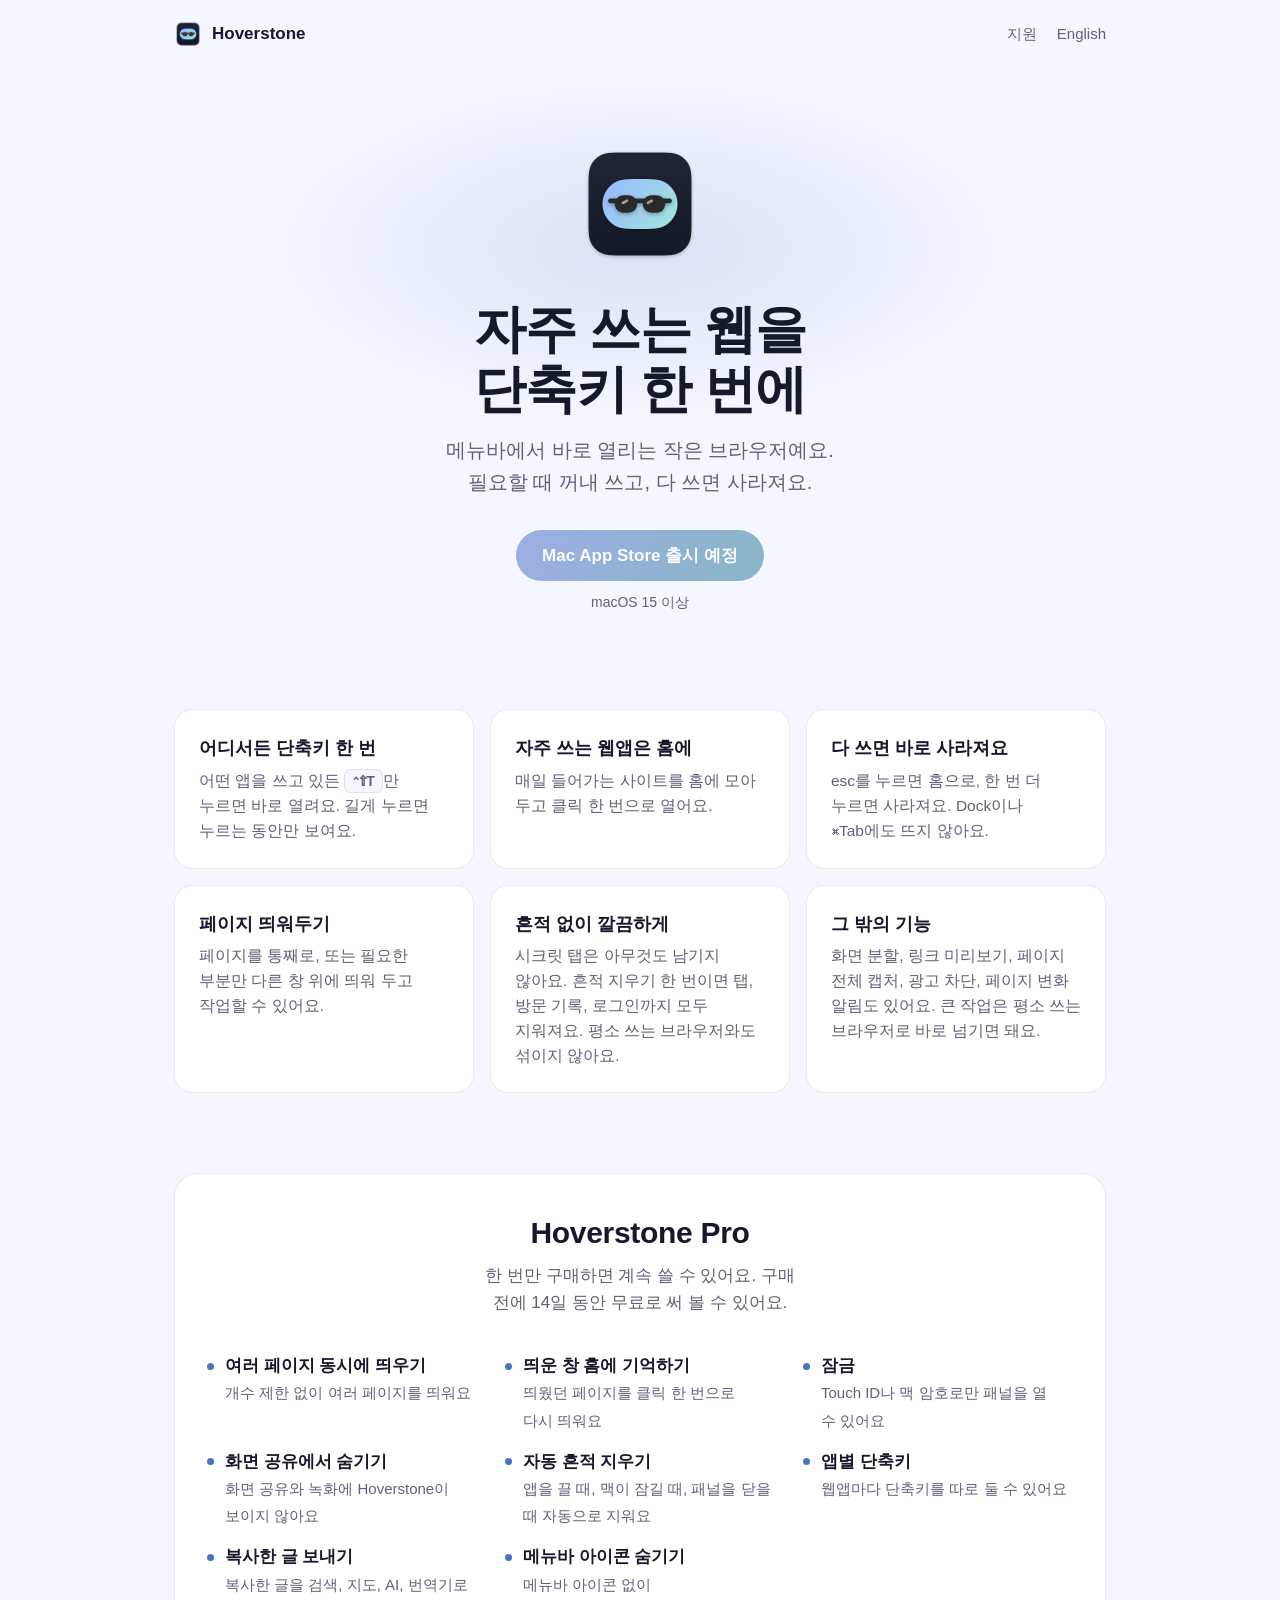
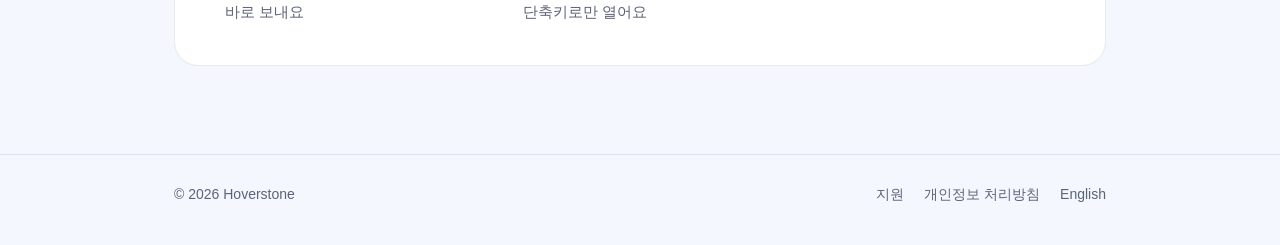
==== ko/index.html @ d4af9481 "feat: Hoverstone's site: home, support and privacy policy in English and Korean Static pages for hov" ====
<!doctype html>
<html lang="ko">
<head>
  <meta charset="utf-8">
  <meta name="viewport" content="width=device-width, initial-scale=1">
  <title>Hoverstone</title>
  <meta name="description" content="메뉴바에서 바로 열리는 작은 브라우저. 매일 쓰는 사이트를 단축키 한 번으로 열고, 다 쓰면 사라져요.">
  <link rel="icon" href="/assets/favicon.png">
  <link rel="alternate" hreflang="en" href="https://hoverstone.minihandz.com/">
  <link rel="stylesheet" href="/assets/style.css">
</head>
<body>
  <header class="wrap top">
    <a class="brand" href="/ko/"><img src="/assets/icon.png" alt="">Hoverstone</a>
    <nav>
      <a href="/ko/support/">지원</a>
      <a href="/" hreflang="en" lang="en">English</a>
    </nav>
  </header>

  <main>
    <div class="wrap hero">
      <img src="/assets/icon.png" alt="Hoverstone 앱 아이콘">
      <h1>자주 쓰는 웹을<br>단축키 한 번에</h1>
      <p>메뉴바에서 바로 열리는 작은 브라우저예요. 필요할 때 꺼내 쓰고, 다 쓰면 사라져요.</p>
      <div class="cta">
        <a class="button" aria-disabled="true">Mac App Store 출시 예정</a>
        <span class="note">macOS 15 이상</span>
      </div>
    </div>

    <section class="wrap">
      <div class="grid">
        <div class="card">
          <h3>어디서든 단축키 한 번</h3>
          <p>어떤 앱을 쓰고 있든 <kbd>⌃⇧T</kbd>만 누르면 바로 열려요. 길게 누르면 누르는 동안만 보여요.</p>
        </div>
        <div class="card">
          <h3>자주 쓰는 웹앱은 홈에</h3>
          <p>매일 들어가는 사이트를 홈에 모아 두고 클릭 한 번으로 열어요.</p>
        </div>
        <div class="card">
          <h3>다 쓰면 바로 사라져요</h3>
          <p>esc를 누르면 홈으로, 한 번 더 누르면 사라져요. Dock이나 ⌘Tab에도 뜨지 않아요.</p>
        </div>
        <div class="card">
          <h3>페이지 띄워두기</h3>
          <p>페이지를 통째로, 또는 필요한 부분만 다른 창 위에 띄워 두고 작업할 수 있어요.</p>
        </div>
        <div class="card">
          <h3>흔적 없이 깔끔하게</h3>
          <p>시크릿 탭은 아무것도 남기지 않아요. 흔적 지우기 한 번이면 탭, 방문 기록, 로그인까지 모두 지워져요. 평소 쓰는 브라우저와도 섞이지 않아요.</p>
        </div>
        <div class="card">
          <h3>그 밖의 기능</h3>
          <p>화면 분할, 링크 미리보기, 페이지 전체 캡처, 광고 차단, 페이지 변화 알림도 있어요. 큰 작업은 평소 쓰는 브라우저로 바로 넘기면 돼요.</p>
        </div>
      </div>
    </section>

    <section class="wrap">
      <div class="pro">
        <h2>Hoverstone Pro</h2>
        <p class="lead">한 번만 구매하면 계속 쓸 수 있어요. 구매 전에 14일 동안 무료로 써 볼 수 있어요.</p>
        <ul>
          <li><strong>여러 페이지 동시에 띄우기</strong><span>개수 제한 없이 여러 페이지를 띄워요</span></li>
          <li><strong>띄운 창 홈에 기억하기</strong><span>띄웠던 페이지를 클릭 한 번으로 다시 띄워요</span></li>
          <li><strong>잠금</strong><span>Touch ID나 맥 암호로만 패널을 열 수 있어요</span></li>
          <li><strong>화면 공유에서 숨기기</strong><span>화면 공유와 녹화에 Hoverstone이 보이지 않아요</span></li>
          <li><strong>자동 흔적 지우기</strong><span>앱을 끌 때, 맥이 잠길 때, 패널을 닫을 때 자동으로 지워요</span></li>
          <li><strong>앱별 단축키</strong><span>웹앱마다 단축키를 따로 둘 수 있어요</span></li>
          <li><strong>복사한 글 보내기</strong><span>복사한 글을 검색, 지도, AI, 번역기로 바로 보내요</span></li>
          <li><strong>메뉴바 아이콘 숨기기</strong><span>메뉴바 아이콘 없이 단축키로만 열어요</span></li>
        </ul>
      </div>
    </section>
  </main>

  <footer>
    <div class="wrap">
      <span>© 2026 Hoverstone</span>
      <nav>
        <a href="/ko/support/">지원</a>
        <a href="/ko/privacy/">개인정보 처리방침</a>
        <a href="/" hreflang="en" lang="en">English</a>
      </nav>
    </div>
  </footer>
</body>
</html>
---- assets/style.css ----
/* Hoverstone site. One colour, two depths: the app's periwinkle → aqua,
   deeper on white, lighter on dark. */

:root {
  --bg: #f5f7ff;
  --surface: #ffffff;
  --line: rgba(20, 30, 60, 0.09);
  --text: #141a2b;
  --muted: #5b6377;
  --accent-start: #5473d1;
  --accent-end: #338197;
  --accent-label: #294e9e;
  --on-accent: #ffffff;
  --glow: rgba(84, 115, 209, 0.16);
  color-scheme: light;
}

@media (prefers-color-scheme: dark) {
  :root {
    --bg: #141a26;
    --surface: #1c2230;
    --line: rgba(255, 255, 255, 0.08);
    --text: #eef1f8;
    --muted: #9aa3b8;
    --accent-start: #99b8ff;
    --accent-end: #a3e6db;
    --accent-label: #bdd6ff;
    --on-accent: #10141d;
    --glow: rgba(153, 184, 255, 0.14);
    color-scheme: dark;
  }
}

* { box-sizing: border-box; }

html { -webkit-text-size-adjust: 100%; }

body {
  margin: 0;
  background: var(--bg);
  color: var(--text);
  font: 17px/1.6 -apple-system, BlinkMacSystemFont, "Apple SD Gothic Neo", "Segoe UI", "Noto Sans KR", sans-serif;
  -webkit-font-smoothing: antialiased;
}

:lang(ko) body, body:lang(ko) { word-break: keep-all; }

h1, h2, h3, .lead, .hero p { text-wrap: balance; }
p, li { text-wrap: pretty; }

a { color: var(--accent-label); text-decoration: none; }
a:hover { text-decoration: underline; }

.wrap { max-width: 980px; margin: 0 auto; padding: 0 24px; }
.narrow { max-width: 720px; }

/* Top bar */
.top {
  display: flex; align-items: center; justify-content: space-between;
  padding-top: 20px; padding-bottom: 20px;
}
.brand { display: flex; align-items: center; gap: 10px; color: var(--text); font-weight: 650; }
.brand:hover { text-decoration: none; }
.brand img { width: 28px; height: 28px; }
.top nav { display: flex; gap: 20px; font-size: 15px; }
.top nav a { color: var(--muted); }
.top nav a:hover, .top nav a[aria-current] { color: var(--text); text-decoration: none; }

/* Hero */
.hero { text-align: center; padding-top: 72px; padding-bottom: 56px; position: relative; }
.hero::before {
  content: ""; position: absolute; inset: 0 10% auto; height: 360px; z-index: -1;
  background: radial-gradient(closest-side, var(--glow), transparent);
}
.hero img { width: 128px; height: 128px; }
.hero h1 { font-size: clamp(34px, 6vw, 52px); line-height: 1.15; letter-spacing: -0.02em; margin: 24px 0 14px; }
.hero p { font-size: 20px; color: var(--muted); margin: 0 auto; max-width: 560px; }

.cta { margin-top: 32px; display: flex; flex-direction: column; align-items: center; gap: 10px; }
.button {
  display: inline-block; padding: 12px 26px; border-radius: 999px; font-weight: 600;
  background: linear-gradient(120deg, var(--accent-start), var(--accent-end));
  color: var(--on-accent);
}
.button:hover { text-decoration: none; filter: brightness(1.05); }
.button[aria-disabled="true"] { opacity: 0.55; pointer-events: none; }
.note { font-size: 14px; color: var(--muted); }

/* Sections */
section, section.wrap { padding-top: 40px; padding-bottom: 40px; }
h2 { font-size: 30px; letter-spacing: -0.01em; line-height: 1.25; margin: 0 0 10px; text-align: center; }
.lead { color: var(--muted); text-align: center; margin: 0 auto 36px; max-width: 560px; }

.grid { display: grid; grid-template-columns: repeat(auto-fit, minmax(260px, 1fr)); gap: 16px; }
.card {
  background: var(--surface); border: 1px solid var(--line); border-radius: 18px; padding: 24px;
}
.card h3 { font-size: 18px; margin: 0 0 6px; }
.card p { margin: 0; color: var(--muted); font-size: 15.5px; }

kbd {
  font: 600 14px/1 -apple-system, BlinkMacSystemFont, sans-serif;
  padding: 3px 7px; border-radius: 6px; border: 1px solid var(--line); background: var(--bg);
  white-space: nowrap;
}

/* Pro */
.pro { background: var(--surface); border: 1px solid var(--line); border-radius: 24px; padding: 40px 32px; }
.pro ul { list-style: none; padding: 0; margin: 0; display: grid; grid-template-columns: repeat(auto-fit, minmax(260px, 1fr)); gap: 14px 28px; }
.pro li { padding-left: 18px; position: relative; }
.pro li::before {
  content: ""; position: absolute; left: 0; top: 0.62em; width: 7px; height: 7px; border-radius: 50%;
  background: linear-gradient(120deg, var(--accent-start), var(--accent-end));
}
.pro li strong { display: block; font-weight: 600; }
.pro li span { color: var(--muted); font-size: 15px; }

/* Text pages: support, privacy */
.page { padding-top: 48px; padding-bottom: 24px; }
.page h1 { font-size: 36px; letter-spacing: -0.02em; margin: 0 0 8px; }
.page h2 { text-align: left; font-size: 22px; margin: 40px 0 8px; }
.page h3 { font-size: 17px; margin: 28px 0 4px; }
.page p, .page li { color: var(--text); }
.page .updated { color: var(--muted); font-size: 15px; margin: 0 0 32px; }
.page .intro { color: var(--muted); margin: 0 0 8px; }
.page ul { padding-left: 20px; }
.page li { margin: 10px 0; }
.page li strong { display: block; }

/* FAQ: a box per group, a hairline between questions */
.faq { background: var(--surface); border: 1px solid var(--line); border-radius: 18px; padding: 4px 24px; }
.faq > div { padding: 20px 0; }
.faq > div + div { border-top: 1px solid var(--line); }
.faq h3 { margin: 0 0 6px; }
.faq p { margin: 0; color: var(--muted); }
.faq ul { margin: 8px 0 0; color: var(--muted); }
.faq li { margin: 4px 0; color: var(--muted); }
.ask { margin-top: 48px; text-align: center; }
.ask p { color: var(--muted); margin: 0 0 6px; }
.ask a { font-weight: 600; font-size: 18px; }
.contact { background: var(--surface); border: 1px solid var(--line); border-radius: 18px; padding: 24px; margin: 24px 0; }
.contact p { margin: 0 0 4px; }
.contact a { font-weight: 600; font-size: 18px; }

/* Footer */
footer { border-top: 1px solid var(--line); margin-top: 48px; padding: 28px 0 40px; font-size: 14px; color: var(--muted); }
footer .wrap { display: flex; flex-wrap: wrap; gap: 12px 24px; justify-content: space-between; }
footer nav { display: flex; flex-wrap: wrap; gap: 20px; }
footer a { color: var(--muted); }

@media (max-width: 600px) {
  .hero { padding-top: 48px; padding-bottom: 40px; }
  .hero p { font-size: 18px; }
  .top nav { gap: 14px; }
  .pro { padding: 28px 20px; }
}
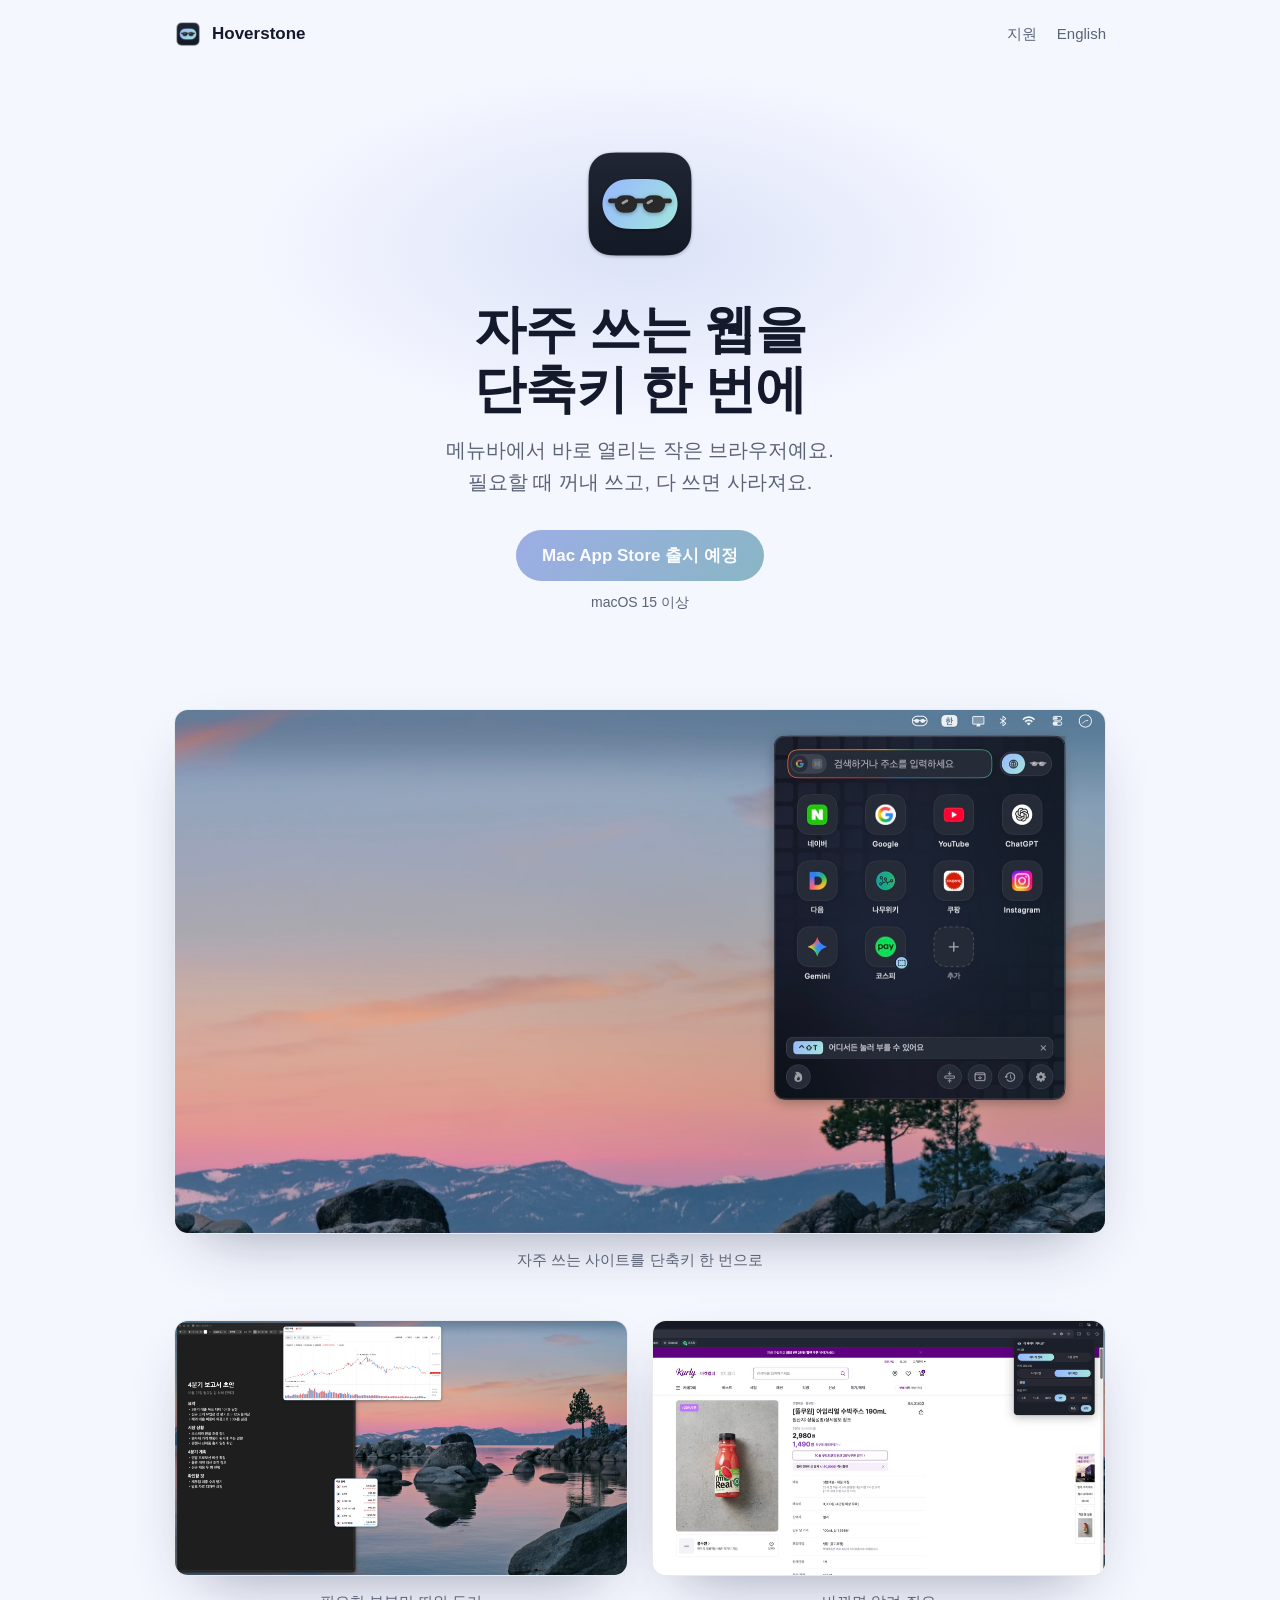
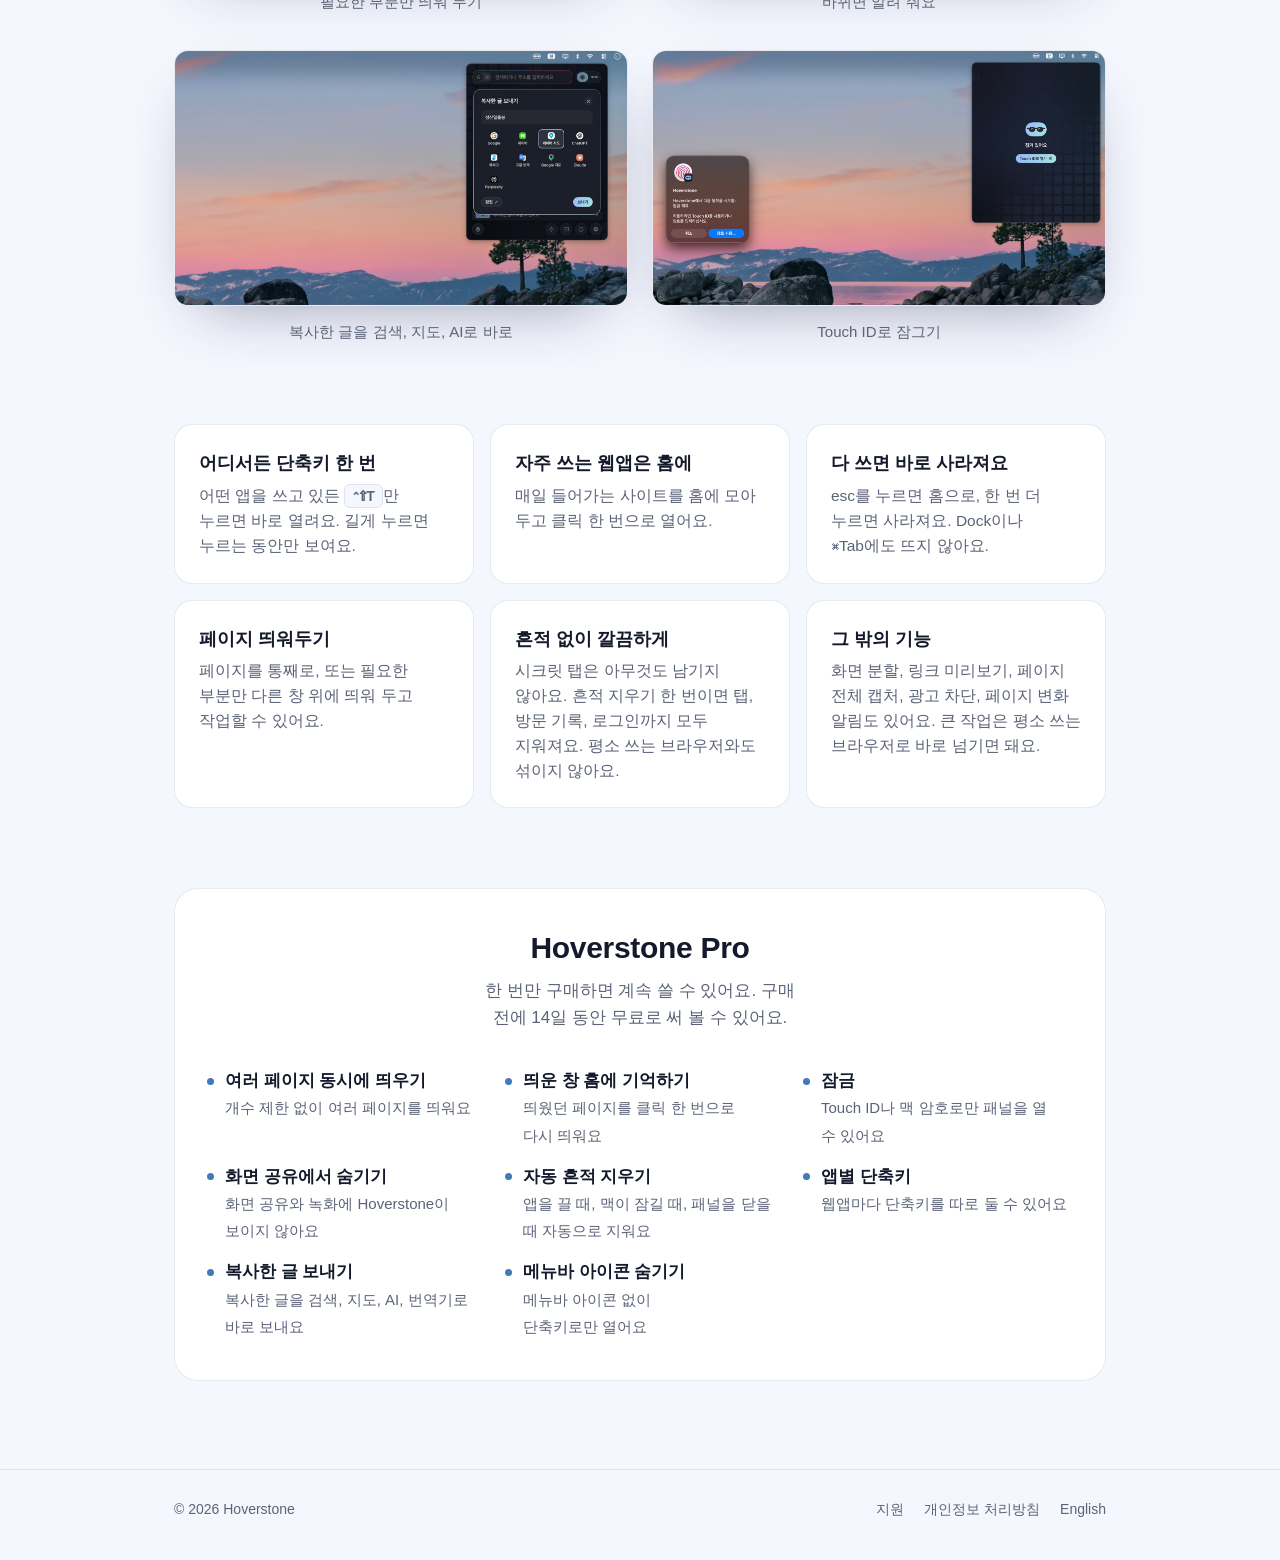
==== commit ea1ded88: "feat: Show the app on the home page, in English and Korean A wide shot of Home under the hero, then " ====
--- a/ko/index.html
+++ b/ko/index.html
@@ -28,6 +28,31 @@
         <span class="note">macOS 15 이상</span>
       </div>
     </div>
+
+    <section class="wrap shots">
+      <figure class="shot">
+        <img src="/assets/shots/ko-1.jpg" width="1800" height="1012" alt="메뉴바 아래 열린 Hoverstone 홈. 네이버, Google, YouTube, ChatGPT 같은 사이트와 기억해 둔 코스피 차트가 있어요">
+        <figcaption>자주 쓰는 사이트를 단축키 한 번으로</figcaption>
+      </figure>
+      <div class="shot-grid">
+        <figure class="shot">
+          <img src="/assets/shots/ko-2.jpg" width="1800" height="1012" loading="lazy" alt="작성 중인 보고서 위에 코스피 차트와 주요 지수 목록을 띄운 모습">
+          <figcaption>필요한 부분만 띄워 두기</figcaption>
+        </figure>
+        <figure class="shot">
+          <img src="/assets/shots/ko-5.jpg" width="1800" height="1012" loading="lazy" alt="상품 페이지에서 품절 글자가 사라지면 알려 주도록 설정한 모습">
+          <figcaption>바뀌면 알려 줘요</figcaption>
+        </figure>
+        <figure class="shot">
+          <img src="/assets/shots/ko-7.jpg" width="1800" height="1012" loading="lazy" alt="복사한 글을 검색, 지도, AI, 번역기로 보내는 화면">
+          <figcaption>복사한 글을 검색, 지도, AI로 바로</figcaption>
+        </figure>
+        <figure class="shot">
+          <img src="/assets/shots/ko-8.jpg" width="1800" height="1012" loading="lazy" alt="잠긴 Hoverstone 패널과 Touch ID 요청 창">
+          <figcaption>Touch ID로 잠그기</figcaption>
+        </figure>
+      </div>
+    </section>
 
     <section class="wrap">
       <div class="grid">
--- a/assets/style.css
+++ b/assets/style.css
@@ -154,3 +154,14 @@
   .top nav { gap: 14px; }
   .pro { padding: 28px 20px; }
 }
+
+/* Screenshots: one wide under the hero, the rest two by two */
+.shots { padding-top: 0; }
+.shot { margin: 0; }
+.shot img {
+  display: block; width: 100%; height: auto; border-radius: 14px;
+  border: 1px solid var(--line); background: var(--surface);
+  box-shadow: 0 24px 60px -28px rgba(20, 30, 60, 0.45);
+}
+.shot figcaption { text-align: center; color: var(--muted); font-size: 15px; margin-top: 14px; }
+.shot-grid { display: grid; grid-template-columns: repeat(auto-fit, minmax(300px, 1fr)); gap: 36px 24px; margin-top: 48px; }
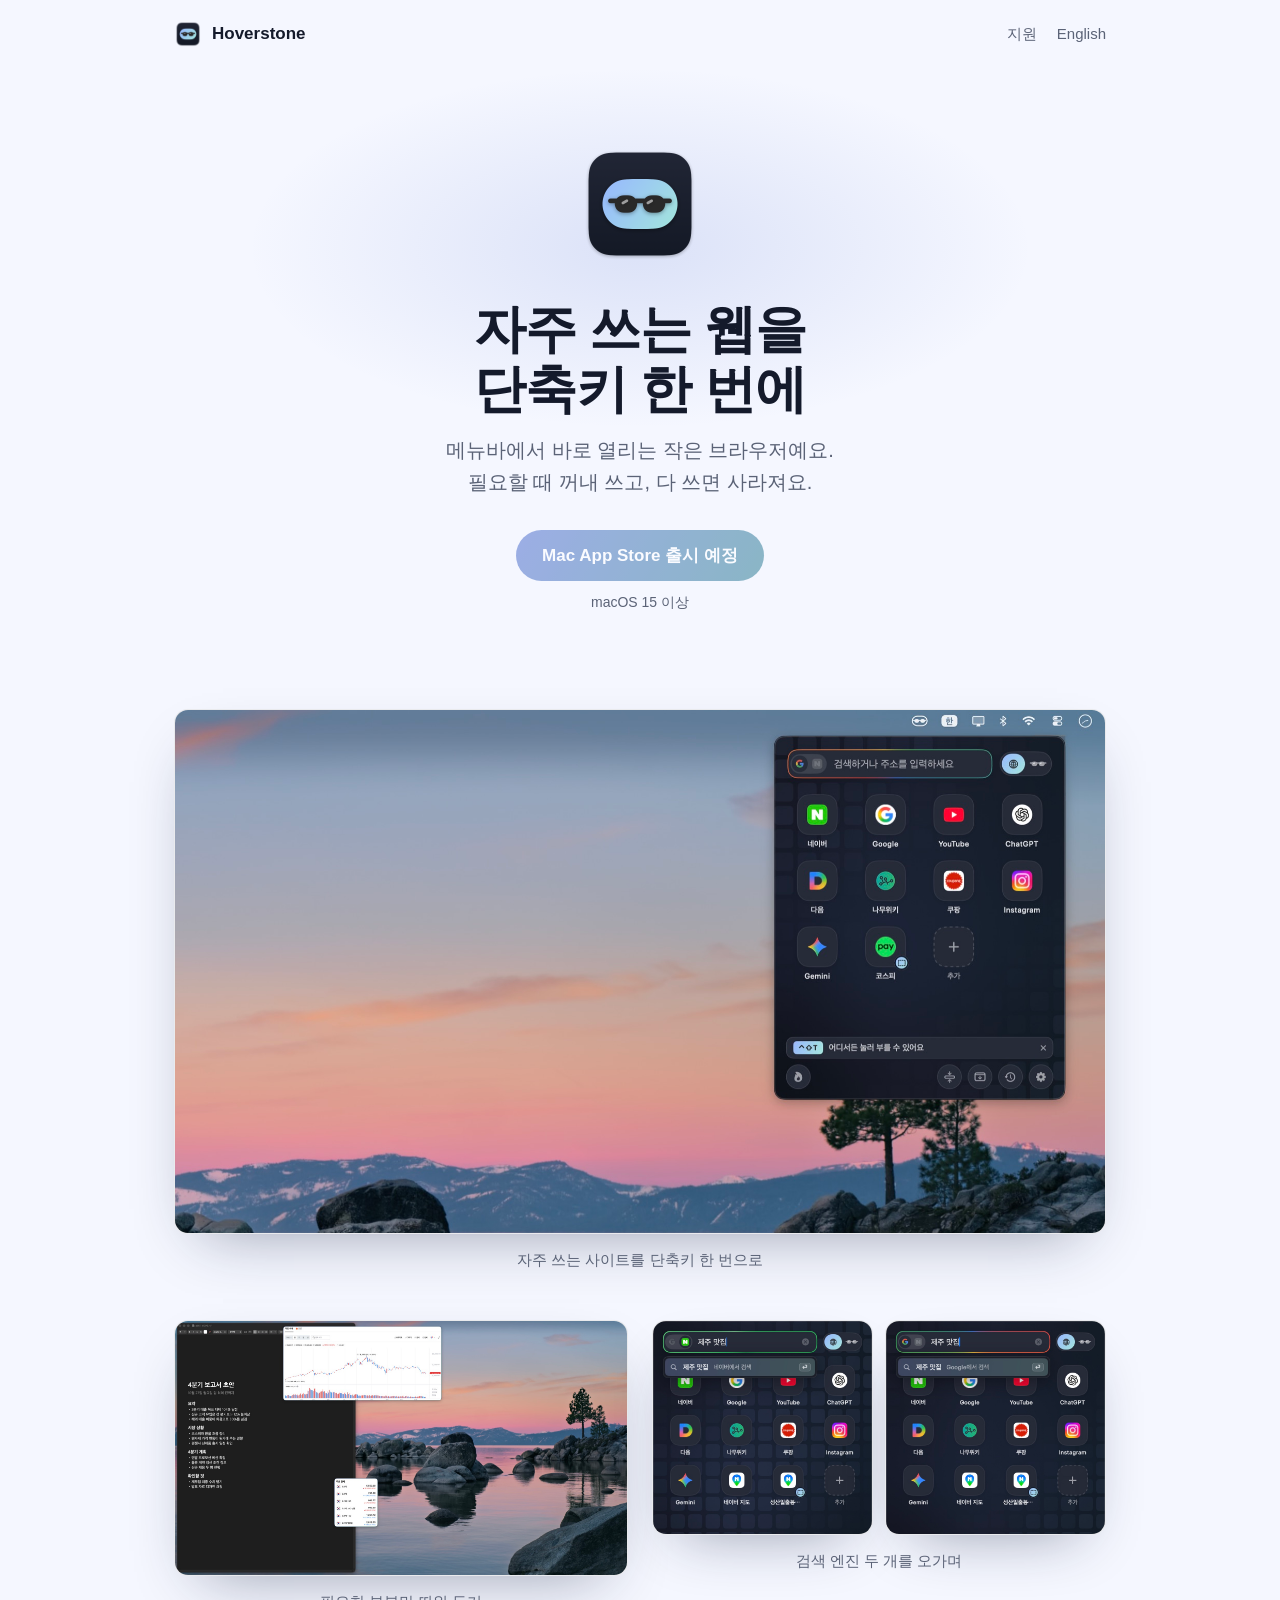
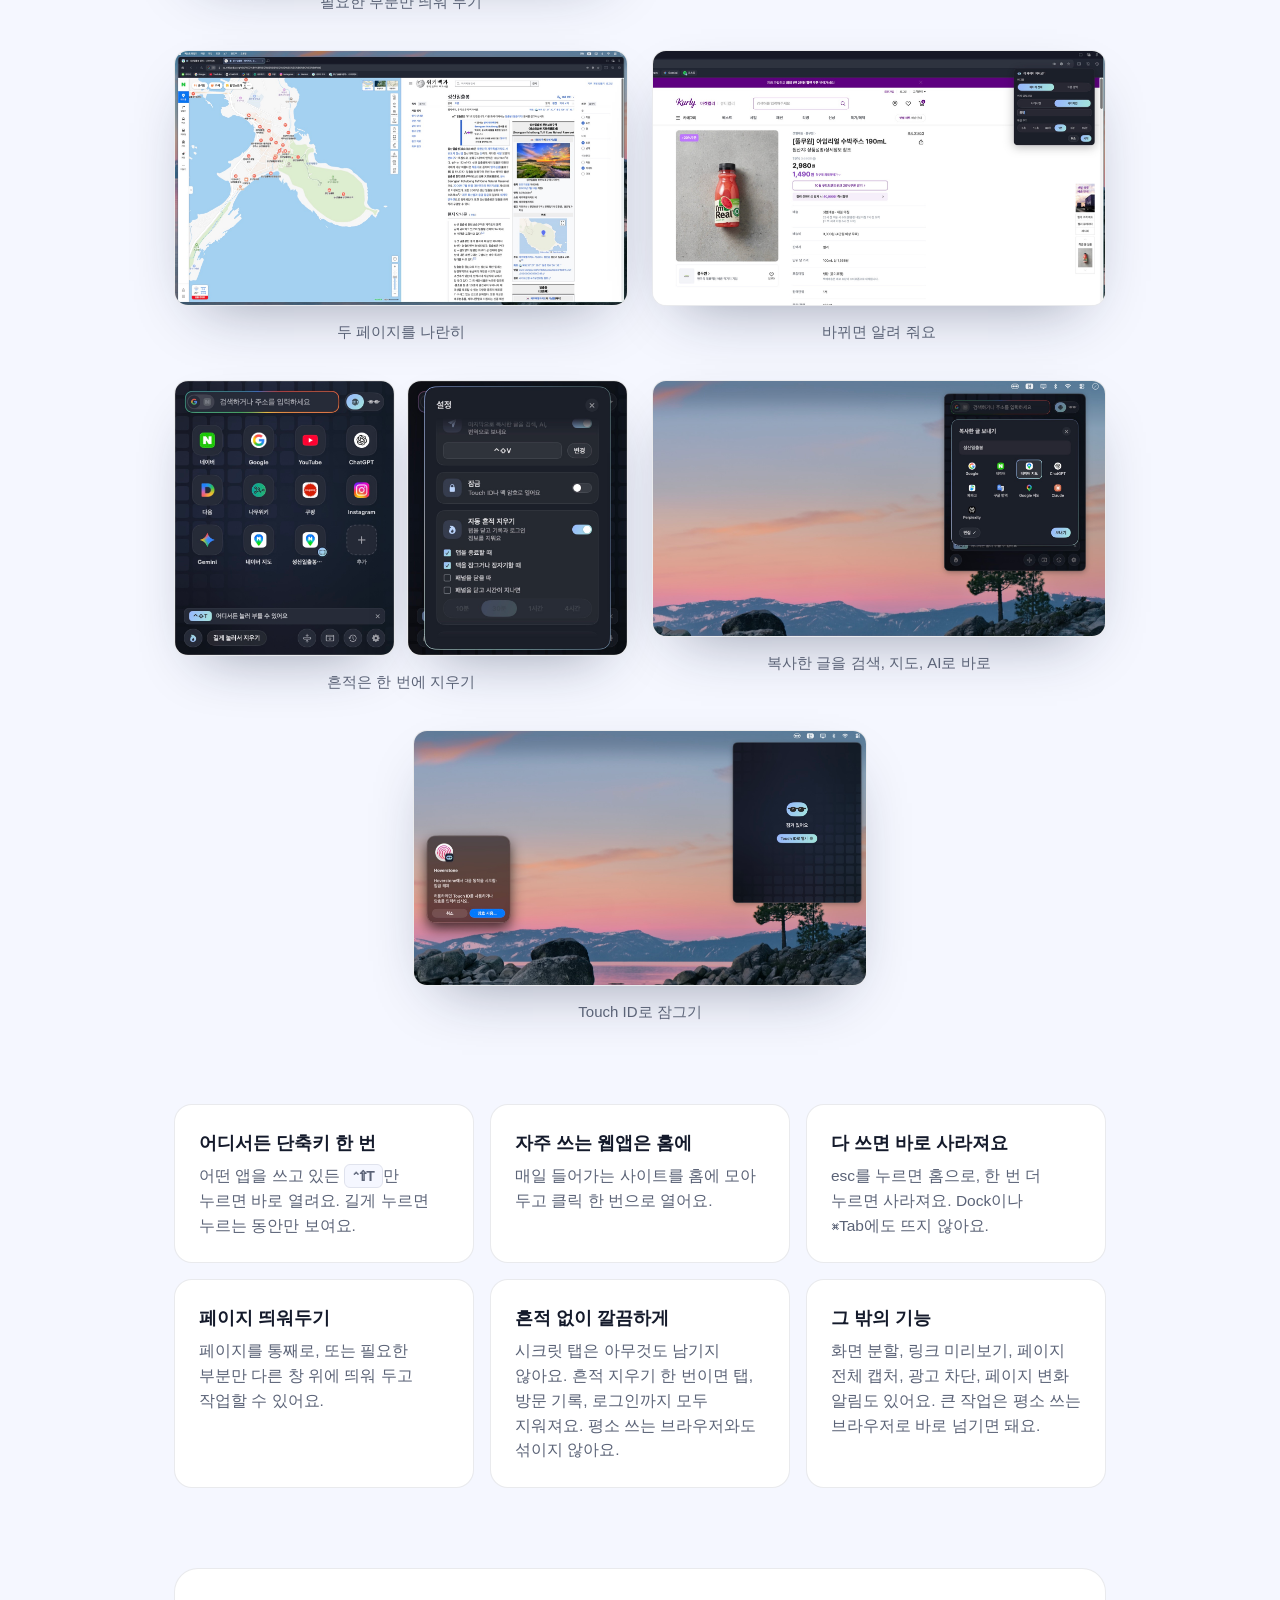
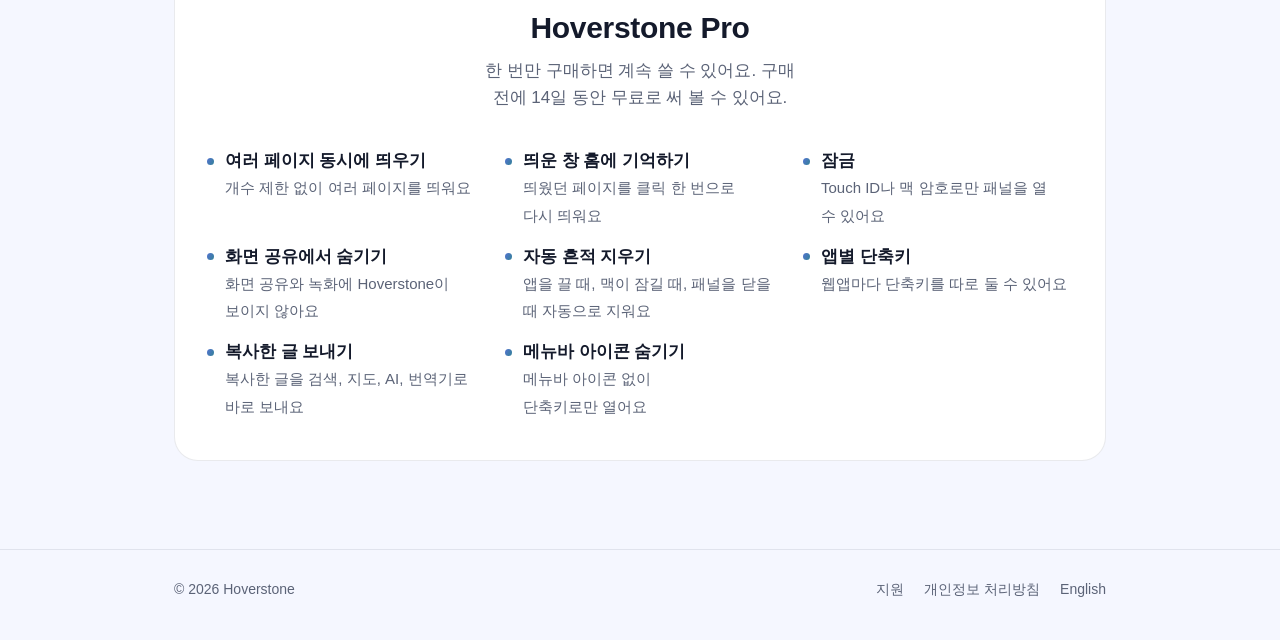
==== commit 3e3d47a4: "fix: Keep the screenshots in the page, and show all eight Browsers kept the old stylesheet for ten m" ====
--- a/ko/index.html
+++ b/ko/index.html
@@ -7,7 +7,7 @@
   <meta name="description" content="메뉴바에서 바로 열리는 작은 브라우저. 매일 쓰는 사이트를 단축키 한 번으로 열고, 다 쓰면 사라져요.">
   <link rel="icon" href="/assets/favicon.png">
   <link rel="alternate" hreflang="en" href="https://hoverstone.minihandz.com/">
-  <link rel="stylesheet" href="/assets/style.css">
+  <link rel="stylesheet" href="/assets/style.css?v=2">
 </head>
 <body>
   <header class="wrap top">
@@ -40,8 +40,26 @@
           <figcaption>필요한 부분만 띄워 두기</figcaption>
         </figure>
         <figure class="shot">
+          <div class="pair">
+            <img src="/assets/shots/ko-3-naver.jpg" width="800" height="776" loading="lazy" alt="네이버를 고른 검색창">
+            <img src="/assets/shots/ko-3-google.jpg" width="800" height="776" loading="lazy" alt="같은 검색어로 Google을 고른 검색창">
+          </div>
+          <figcaption>검색 엔진 두 개를 오가며</figcaption>
+        </figure>
+        <figure class="shot">
+          <img src="/assets/shots/ko-4.jpg" width="1800" height="1012" loading="lazy" alt="화면 분할로 네이버 지도와 위키백과 문서를 나란히 띄운 모습">
+          <figcaption>두 페이지를 나란히</figcaption>
+        </figure>
+        <figure class="shot">
           <img src="/assets/shots/ko-5.jpg" width="1800" height="1012" loading="lazy" alt="상품 페이지에서 품절 글자가 사라지면 알려 주도록 설정한 모습">
           <figcaption>바뀌면 알려 줘요</figcaption>
+        </figure>
+        <figure class="shot">
+          <div class="pair">
+            <img src="/assets/shots/ko-6-home.jpg" width="800" height="1000" loading="lazy" alt="홈의 흔적 지우기 버튼과 길게 눌러서 지우기 안내">
+            <img src="/assets/shots/ko-6-settings.jpg" width="800" height="1000" loading="lazy" alt="자동 흔적 지우기 설정: 앱을 종료할 때, 맥을 잠그거나 잠자기할 때">
+          </div>
+          <figcaption>흔적은 한 번에 지우기</figcaption>
         </figure>
         <figure class="shot">
           <img src="/assets/shots/ko-7.jpg" width="1800" height="1012" loading="lazy" alt="복사한 글을 검색, 지도, AI, 번역기로 보내는 화면">
--- a/assets/style.css
+++ b/assets/style.css
@@ -34,6 +34,8 @@
 * { box-sizing: border-box; }
 
 html { -webkit-text-size-adjust: 100%; }
+
+img { max-width: 100%; height: auto; }
 
 body {
   margin: 0;
@@ -164,4 +166,10 @@
   box-shadow: 0 24px 60px -28px rgba(20, 30, 60, 0.45);
 }
 .shot figcaption { text-align: center; color: var(--muted); font-size: 15px; margin-top: 14px; }
-.shot-grid { display: grid; grid-template-columns: repeat(auto-fit, minmax(300px, 1fr)); gap: 36px 24px; margin-top: 48px; }
+.shot-grid { display: grid; grid-template-columns: repeat(auto-fit, minmax(300px, 1fr)); gap: 36px 24px; margin-top: 48px; align-items: start; }
+/* Two close-ups of the panel shown as one shot */
+.pair { display: flex; gap: 12px; justify-content: center; }
+.pair img { width: calc(50% - 6px); }
+@media (min-width: 700px) {
+  .shot-grid > :last-child:nth-child(odd) { grid-column: 1 / -1; justify-self: center; width: calc(50% - 12px); }
+}
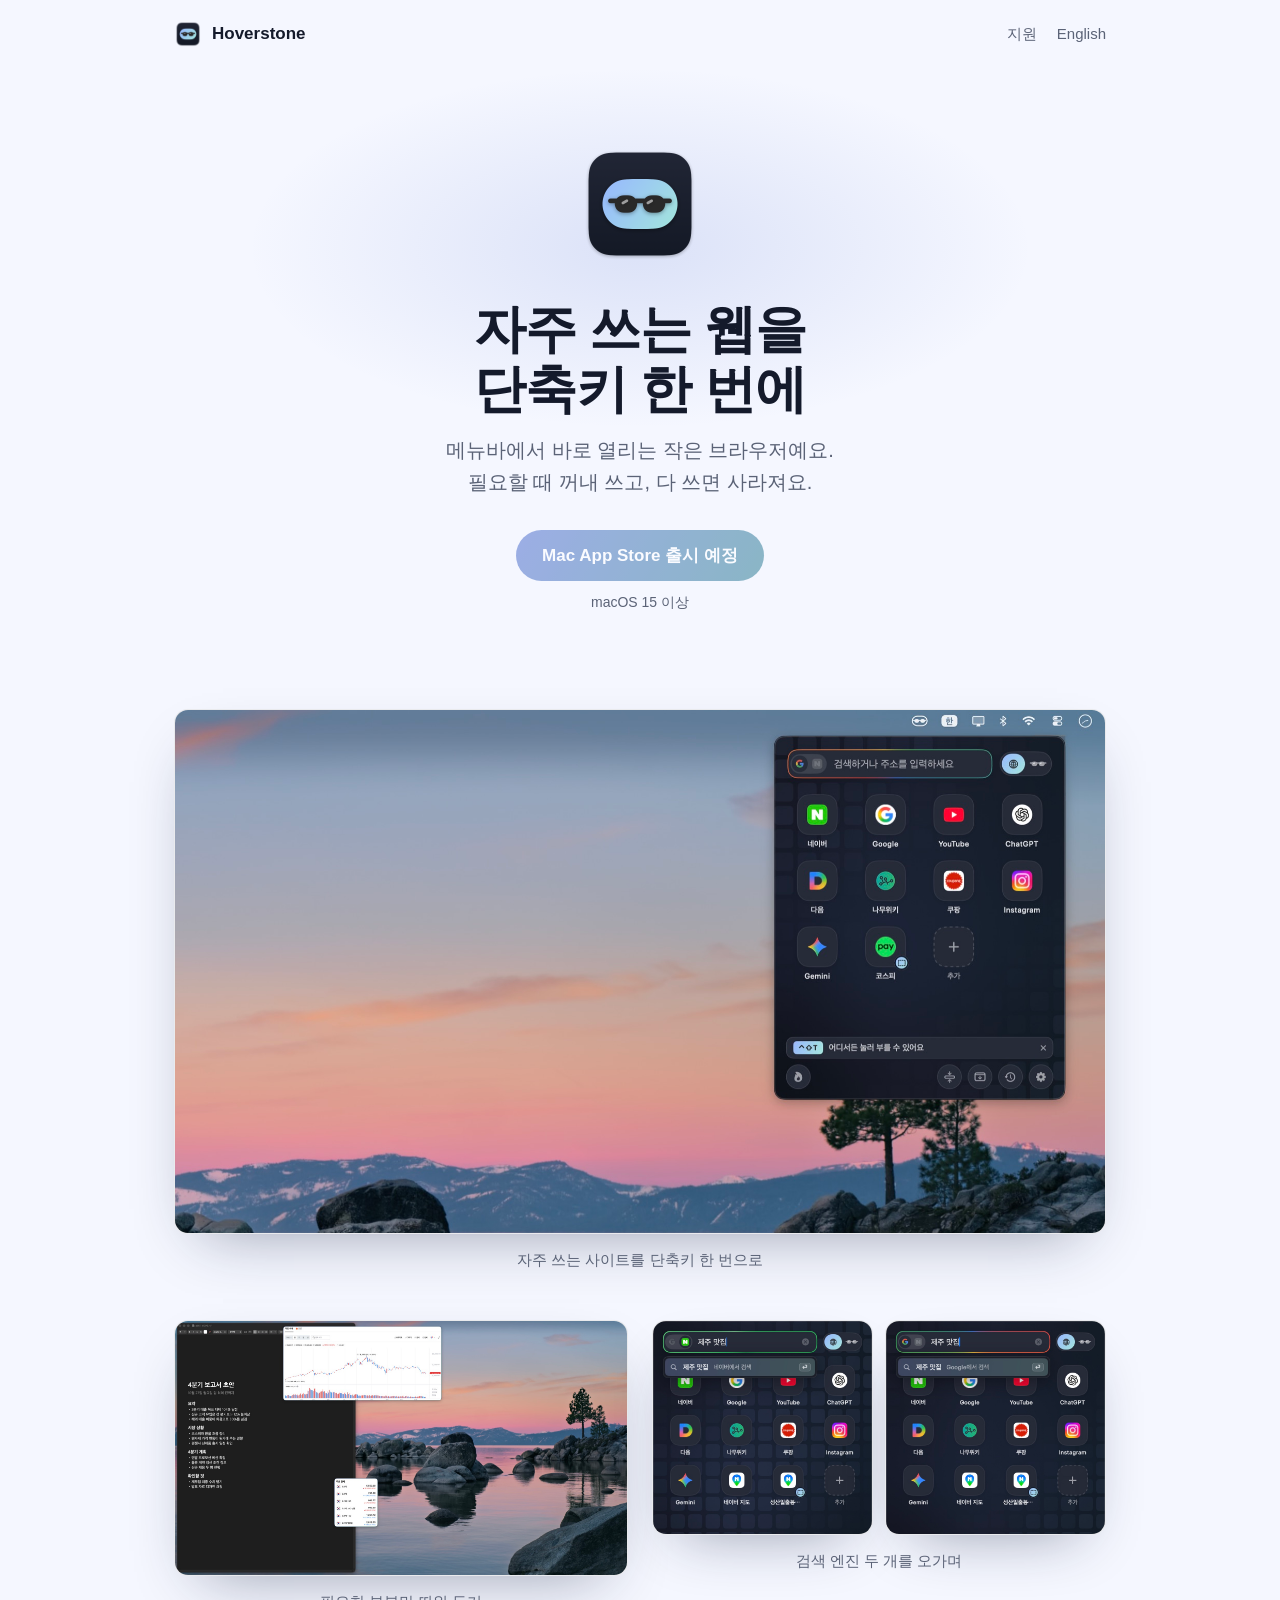
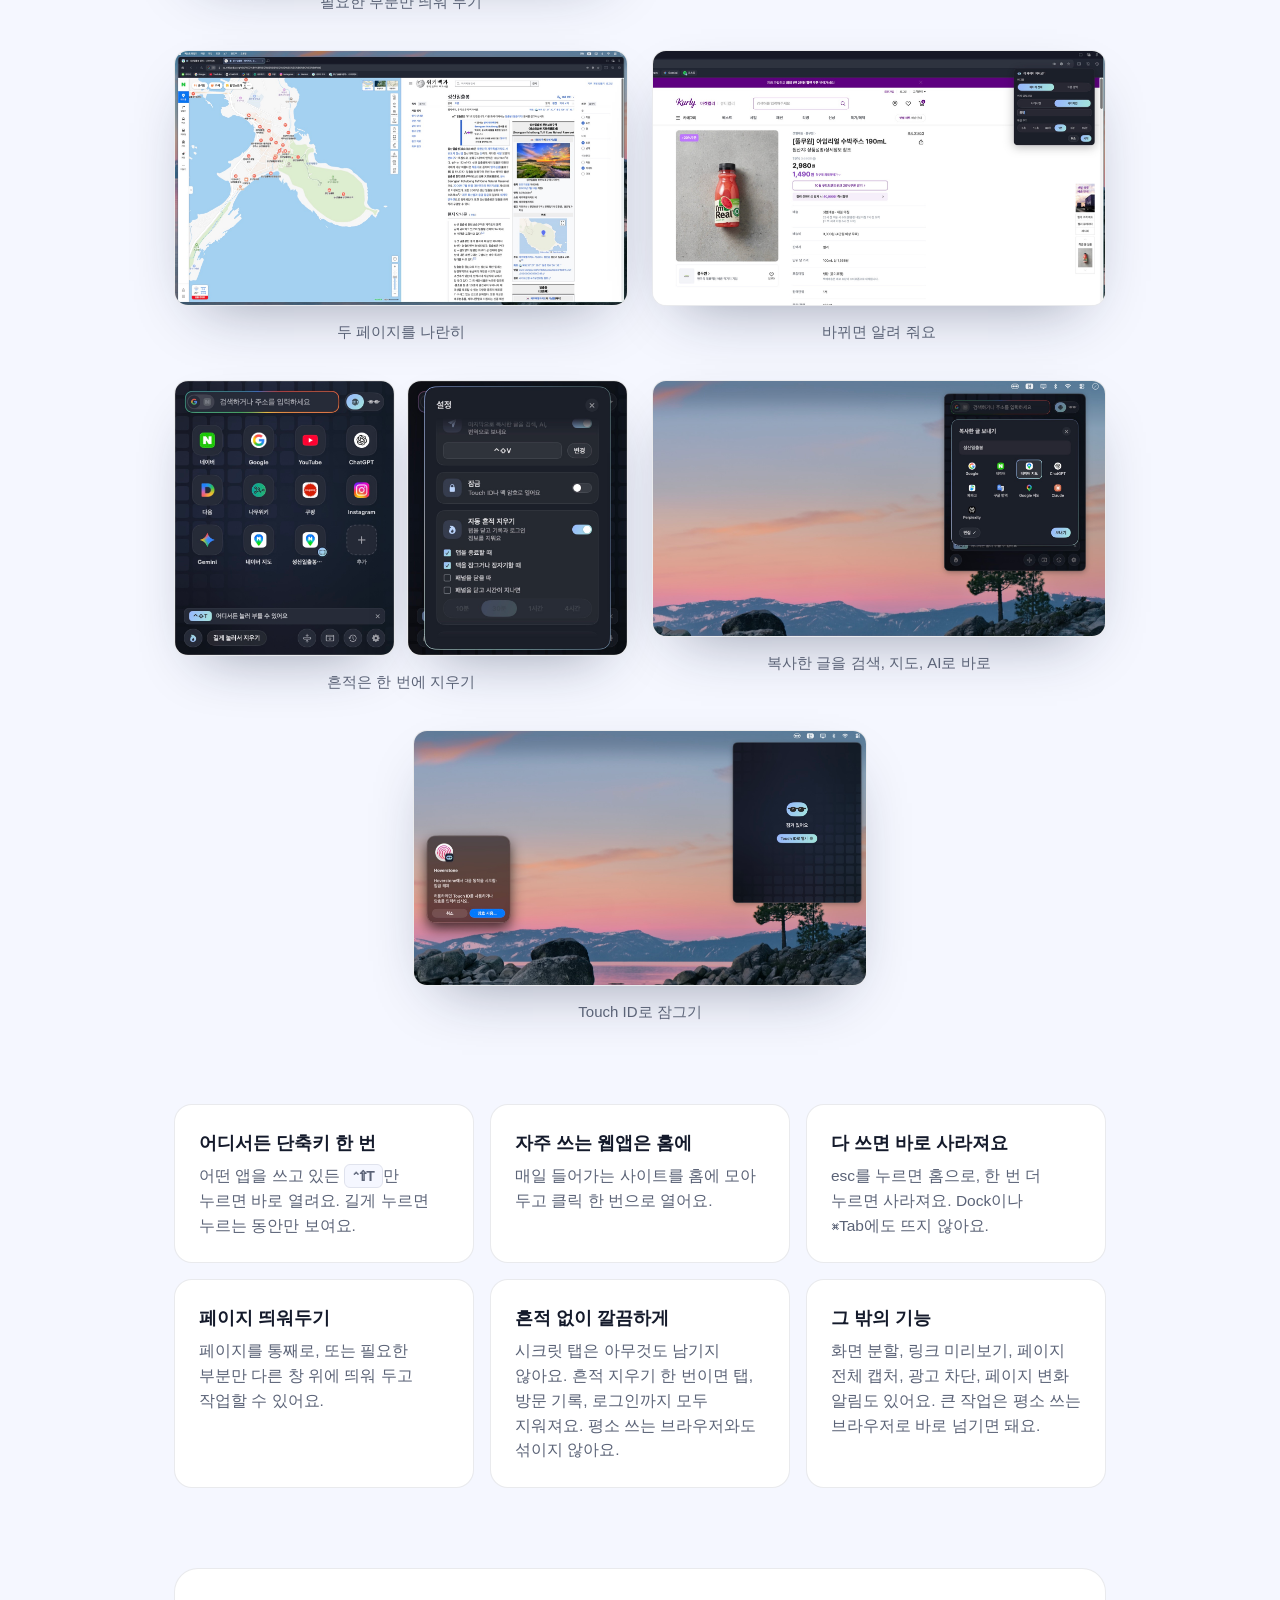
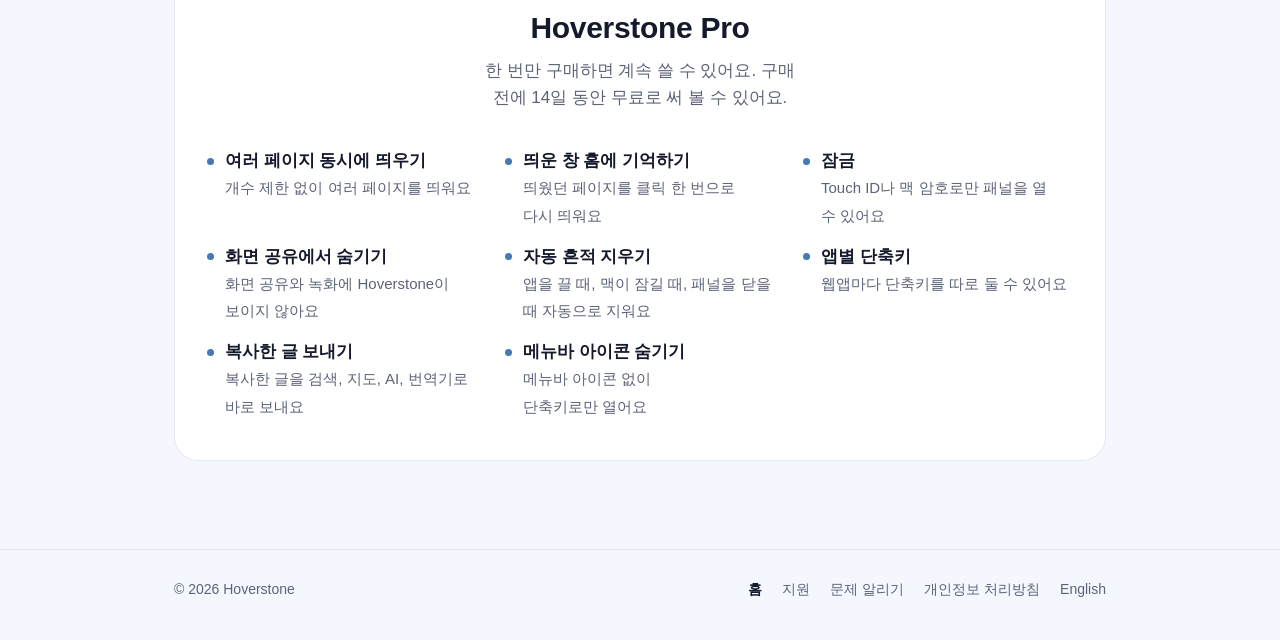
==== commit 329b67a5: "feat: Add a guide for reporting a problem, in Korean and English The app's 알리기 button opens it. It s" ====
--- a/ko/index.html
+++ b/ko/index.html
@@ -7,7 +7,7 @@
   <meta name="description" content="메뉴바에서 바로 열리는 작은 브라우저. 매일 쓰는 사이트를 단축키 한 번으로 열고, 다 쓰면 사라져요.">
   <link rel="icon" href="/assets/favicon.png">
   <link rel="alternate" hreflang="en" href="https://hoverstone.minihandz.com/">
-  <link rel="stylesheet" href="/assets/style.css?v=2">
+  <link rel="stylesheet" href="/assets/style.css?v=3">
 </head>
 <body>
   <header class="wrap top">
@@ -123,7 +123,9 @@
     <div class="wrap">
       <span>© 2026 Hoverstone</span>
       <nav>
+        <a href="/ko/" aria-current="page">홈</a>
         <a href="/ko/support/">지원</a>
+        <a href="/ko/report/">문제 알리기</a>
         <a href="/ko/privacy/">개인정보 처리방침</a>
         <a href="/" hreflang="en" lang="en">English</a>
       </nav>
--- a/assets/style.css
+++ b/assets/style.css
@@ -149,6 +149,7 @@
 footer .wrap { display: flex; flex-wrap: wrap; gap: 12px 24px; justify-content: space-between; }
 footer nav { display: flex; flex-wrap: wrap; gap: 20px; }
 footer a { color: var(--muted); }
+footer a[aria-current] { color: var(--text); font-weight: 600; }
 
 @media (max-width: 600px) {
   .hero { padding-top: 48px; padding-bottom: 40px; }
@@ -173,3 +174,10 @@
 @media (min-width: 700px) {
   .shot-grid > :last-child:nth-child(odd) { grid-column: 1 / -1; justify-self: center; width: calc(50% - 12px); }
 }
+
+/* A path to type into Finder: monospaced, and broken anywhere it must */
+.path {
+  font-family: ui-monospace, SFMono-Regular, Menlo, monospace; font-size: 13.5px;
+  background: var(--bg); border: 1px solid var(--line); border-radius: 10px;
+  padding: 10px 12px; margin-top: 10px !important; word-break: break-all; user-select: all;
+}
